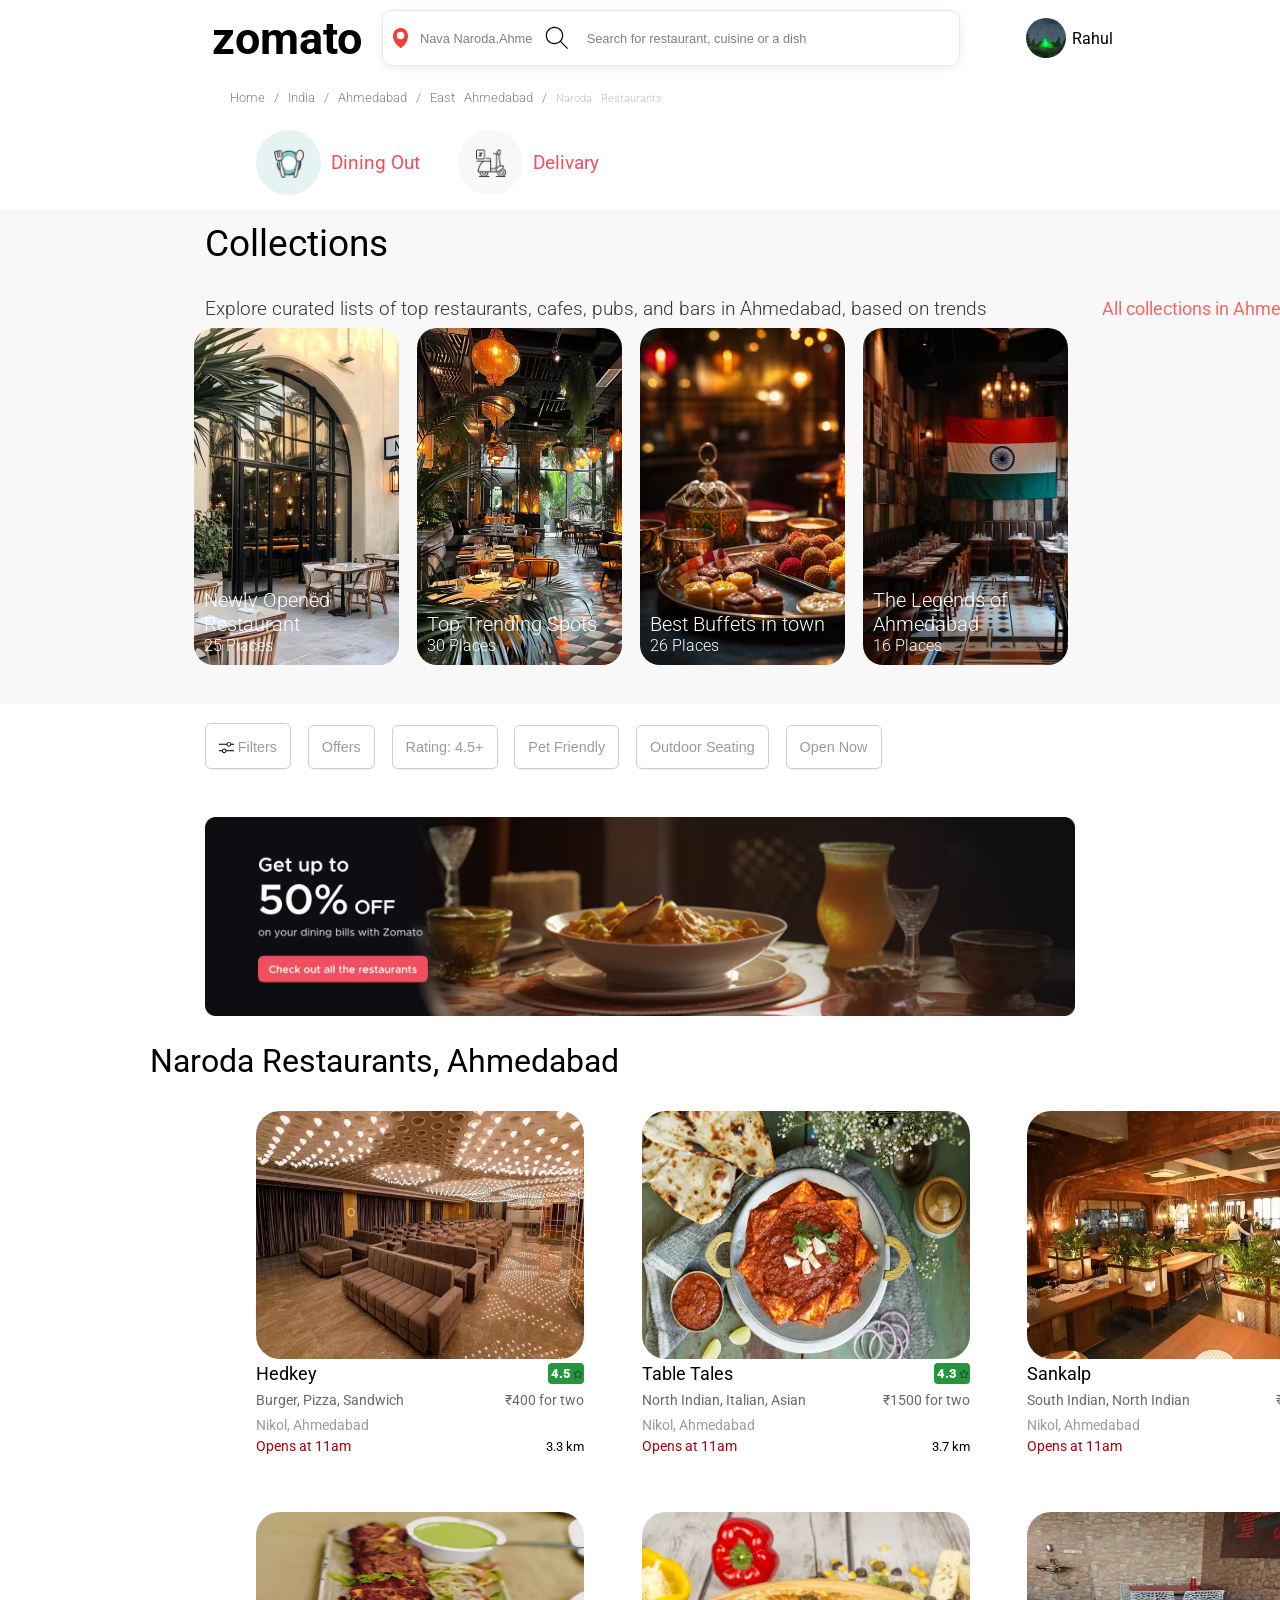
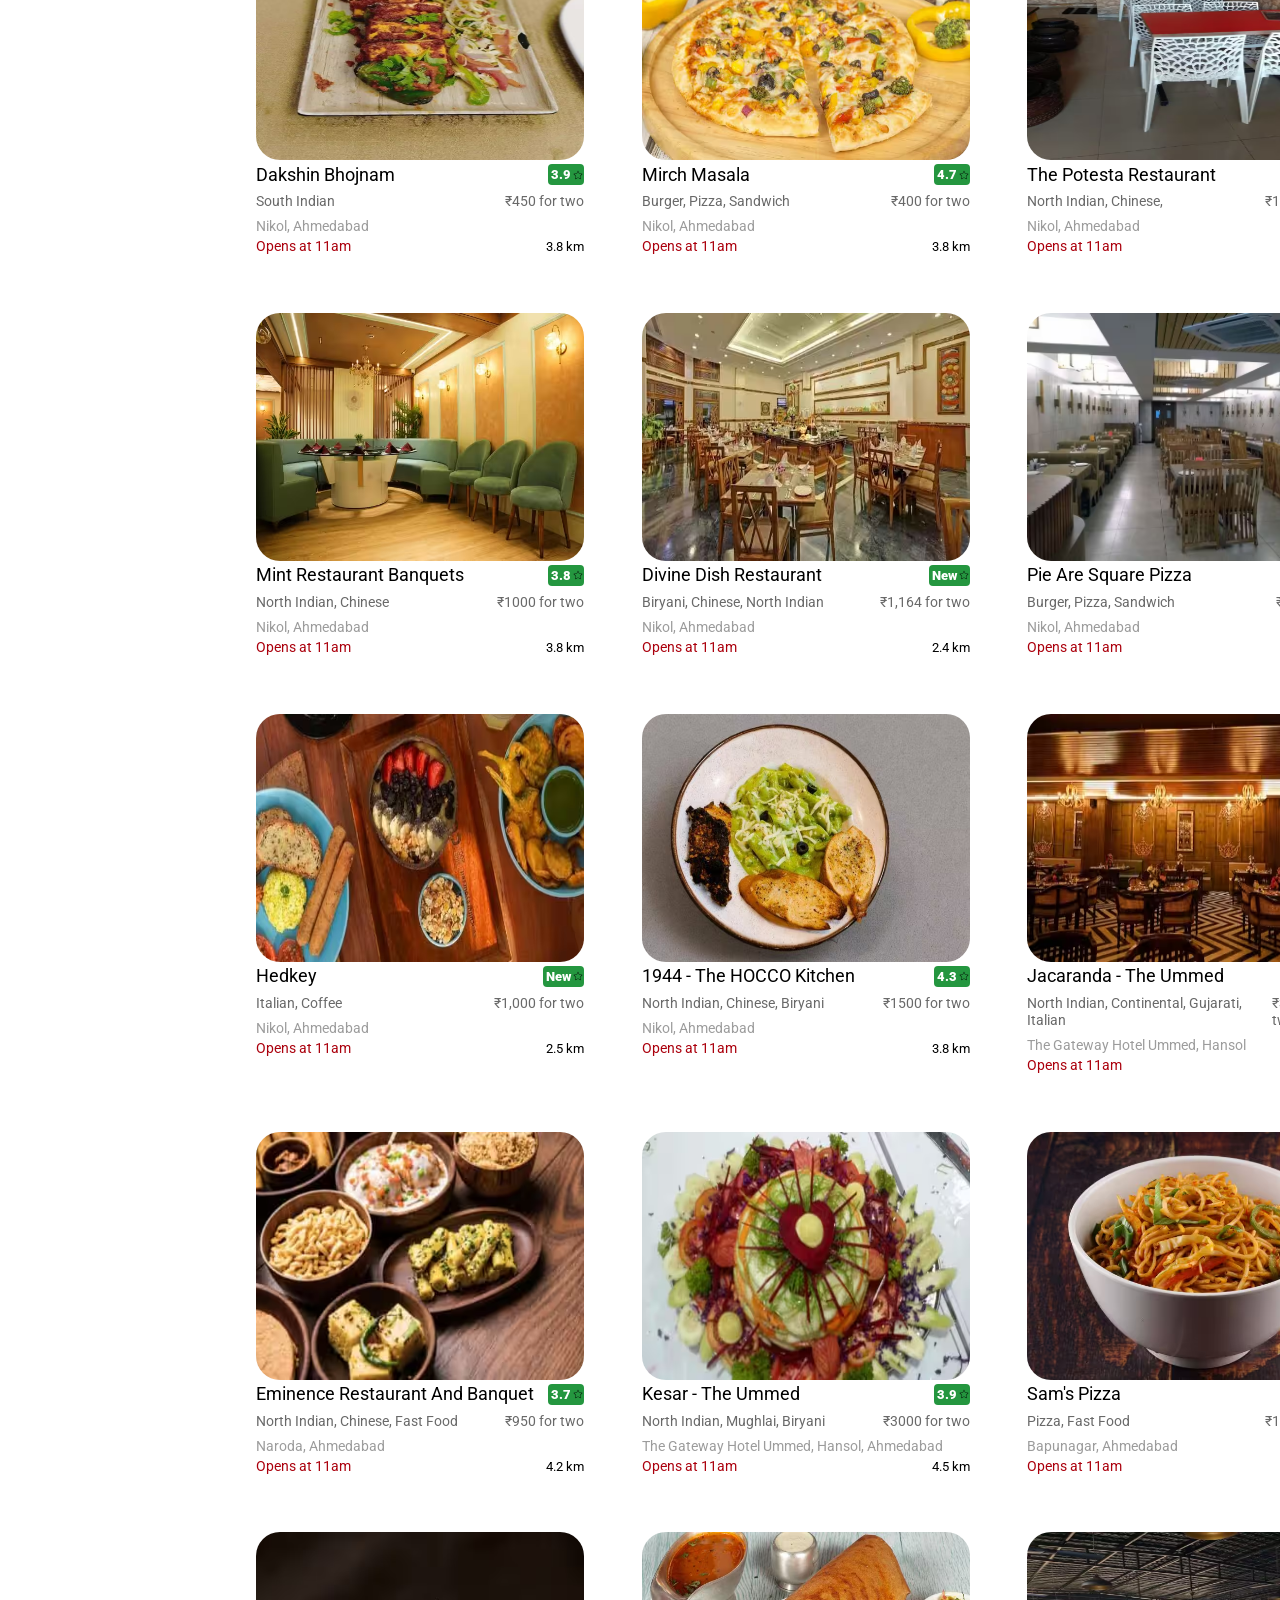
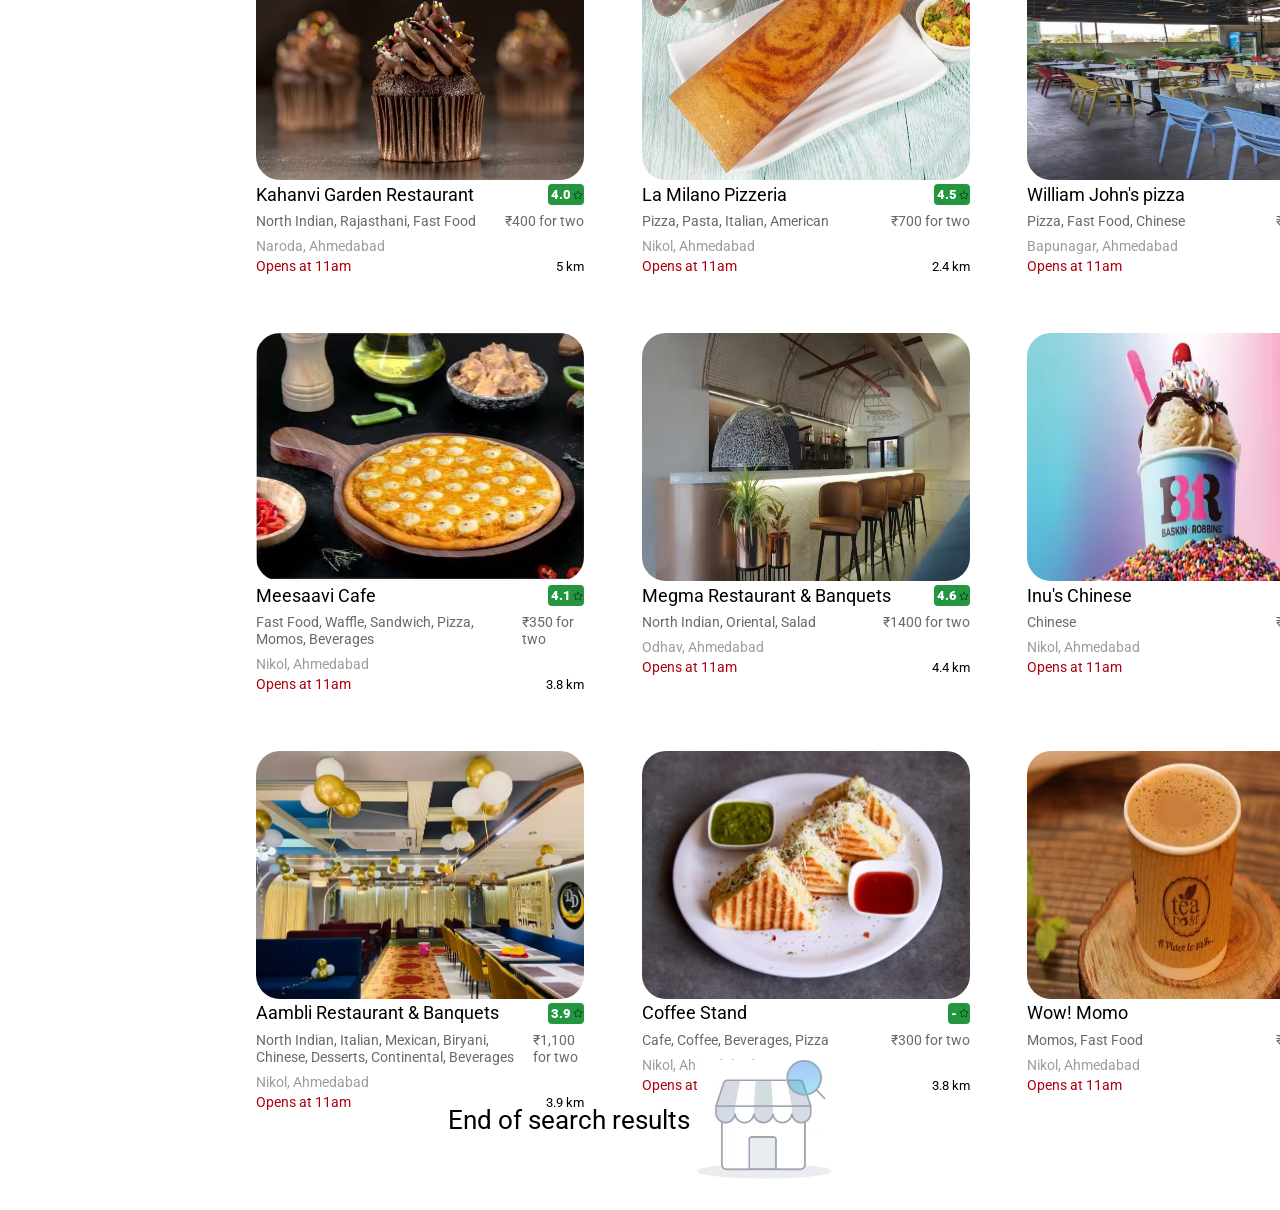
==== index.html @ ccc0b7bf "Initial commit" ====
<!DOCTYPE html>
<html lang="en">
<head>
    <meta charset="UTF-8">
    <meta name="viewport" content="width=device-width, initial-scale=1.0">
    <title>Document</title>
    <link rel="preconnect" href="https://fonts.googleapis.com">
<link rel="preconnect" href="https://fonts.gstatic.com" crossorigin>
<link href="https://fonts.googleapis.com/css2?family=Roboto:ital,wght@0,100;0,300;0,400;0,500;0,700;0,900;1,100;1,300;1,400;1,500;1,700;1,900&display=swap" rel="stylesheet">
    <link rel="stylesheet" href="./index.css">
    <link rel="stylesheet" href="./index-2.css">
    <link rel="stylesheet" href="./index-3.css">
</head>
<body>
        <div class="main-container">
                <!-- top header -->
                <header>
                        <div class="header-inner">
                                <div class="top-part-header">
                                        <div class="left-side">
                                                <div class="zomato-div">zomato</div>
                                                <div class="search-bar-div">
                                                        <img src="./pin-location-icon.svg" class="location" alt="location">
                                                        <input type="text" class="first" placeholder="Nava Naroda,Ahmedabad">
                                                        <img src="./search.svg" alt="search-icon" class="search-icon">
                                                        <input type="text" class="second" placeholder="Search for restaurant, cuisine or a dish">
                                                    </div>
                                        </div>
                                        <div class="right-side">
                                                <img src="./unnamed.jpg" class="user-image" alt="">
                                                <div class="user-name">Rahul</div>
                                        </div>
                                </div>
                                <div class="top-part-middle">
                                        <div class="top-part-middle-inside"></div>
                                        <div class="text-content">Home / India / Ahmedabad / East Ahmedabad /<span> Naroda Restaurants</span></div>
                                </div>
                                <div class="top-part-bottom">
                                                <div class="left">
                                                        <div class="dine-image-div"><img class="dine-image" src="./30fa0a844f3ba82073e5f78c65c18b371616149662.avif" alt=""></div>
                                                        <div class="dine-out-text">Dining Out</div>
                                                </div>
                                                <div class="right">
                                                        <div class="delivary-image-div"><img class="delivary-image" src="./246bbd71fbba420d5996452be3024d351616150055.webp" alt=""></div>
                                                        <div class="delivary-text">Delivary</div>
                                                </div>
                                </div>
                        </div>
                </header>

                <main>
                        <div class="third-div">
                                <div class="top-text">
                                    <div class="collection-div">Collections</div>
                                    <div class="top-last-text-div">
                                        <div class="left-text-div">Explore curated lists of top restaurants, cafes, pubs, and bars in Ahmedabad, based on trends</div>
                                        <div class="right-text-div">All collections in Ahmedabad</div>
                                    </div>
                                </div>

                                <div class="slides-div">
                                    <!-- <div class="image-1">
                                        <div class="image-1-text-div">
                                            <div class="image-1-text-top">Newly Opened Restaurant</div>
                                            <div class="image-1-text-bottom">25 Places</div>
                                        </div>
                                    </div> -->
                                </div>
                        </div>

                        <div class="filter-buttons-main-div">
                                <div class="filter-button-div">
                                        <button><img class="filter" src="./Filter-12.svg" alt=""> Filters</button>
                                        <button>Offers</button>
                                        <button>Rating: 4.5+</button>
                                        <button>Pet Friendly</button>
                                        <button>Outdoor Seating</button>
                                        <button>Open Now</button>
                                </div>
                        </div>

                        <div class="last-second-part">
                                <img  class="ad-img" src="./e067a1cf0d3fe27b366402b98b994e9f1716296909.avif" alt="">
                                <div class="ad-text-div">Naroda Restaurants, Ahmedabad</div>
                        </div>

                        <div class="last-part">
                                <div class="last-grid">
                                </div> 
                        </div>
                </main>   
        
        </div>
</body>
<script src="./index.js"></script>
<!-- <script src="./index2.js"></script> -->
</html>
---- index.css ----
* {
    padding: 0;
    margin: 0;
}

body{
    height: 100vh;
    width: 100vw;
    font-family: "Roboto", serif;
    overflow-x: hidden;
}

.main-container {
    height: 100%;
    width: 100%;
}

header {
    width: 100%;
    display: flex;
    justify-content: center;
    align-items: start;
}

.header-inner {
    width: 100%;
}

.top-part-header {
    width: 100%;
    display: flex;
    align-items: center;
    margin-top: 10px;
}

.left-side {
    display: flex;
    align-items: center;
    justify-content: center;
    width: 90%;
}

.zomato-div {
    font-size: 2.8em;
    font-weight: bolder;
}

.search-bar-div {
    width: 50%;
    height: 3.4em;
    border-radius: 10px;
    display: flex;
    align-items: center;
    box-shadow: rgba(28, 28, 28, 0.08) 0px 2px 8px;
    border: 1px solid rgb(232, 232, 232);
    position: relative;
    left: 20px;
}

.location {
    height: 20px;
    width: 20px;
    padding-left: 10px;
    padding-right: 2px;
}

.search-icon {
    height: 30px;
    width: 30px;
    padding-left: 10px;
    padding-right: 15px;
}
.right-side {
    display: flex;
    align-items: center;
    position: relative;
    right: 120px;
}
.user-image {
    height: 40px;
    width: 40px;
    border-radius: 50%;
    position: relative;
    right: 6px;
}
input {
    height: 100%;
    border: none;
}
.first {
    width: 30%;
    padding-left: 10px;
}
.second {
    width: 100%;
    border-radius: 0 10px 10px 0;
}
input:focus {
    border: none;
    outline: none;
}
input::placeholder {
    color: grey;
    font-size: 0.8rem;
}
.top-part-middle{
    color: #828282;
    font-weight: 300;
    font-size: 0.8rem;
    display: flex;
    flex-direction: column;
    justify-content: start;
    margin-top: 1.5rem;
    position: relative;
    left: 18%;
    word-spacing: 6px;
}
span{
    font-size: 0.7rem;
   opacity: 0.5;
}
.top-part-bottom{
    width: 100%;
    display: flex;
    position: relative;
    left: 20%;
    top: 25px; 
}
.left{
    display: flex;
    align-items: center;
    margin-right: 3%;
}
.right{
    display: flex;
    align-items: center;
}
.dine-image-div,.delivary-image-div{
    height: 65px;
    width: 65px;
    display: flex;
    align-items: center;
    justify-content: center;
    border-radius: 50%;
}
.dine-image-div{
    background-color: #E5F3F3;
    margin-right: 10px;
}
.delivary-image-div{
    background-color: #F8F8F8;
    margin-right: 10px;
}
.dine-image,.delivary-image{
    height: 30px;
    width: 30px;
}
.dine-out-text,.delivary-text{
    font-size: 1.2rem;
    color: #EF4F5F;
}
main{
    height: 100%;
    width: 100%;
    margin-top: 3%;
}
.third-div {
    height: 55%;
    width: 100%;
    background-color:  rgb(248, 248, 248);;
}

.slides-div {
    height: 80%;
    width: 100%;
    display: flex;
    justify-content: center;
    align-items: center;
    font-weight: 300;
    position: relative;
    bottom: 2.1rem;
    color: white;
}

.image-1 {
    background-size: cover;
    background-repeat: no-repeat;
    width: 16%;
    height: 85%;
    border-radius: 20px;
    display: flex;
    align-items: end;
    margin-right: 18px;
}
.image-1:hover{
    cursor: pointer;
}

.image-1-text-div{
    position: relative;
    left: 10px;
    bottom: 10px;
}
.image-1-text-top{
    font-size: 20px;
}
.top-text{
    color: black;
    position: relative;
    left: 16%;
    display: inline-block;
    margin-bottom: 1%;
    margin-top: 1%;
}
.collection-div{
    font-size: 2.3rem;
    margin-bottom: 2tprem;
}
.left-text-div,.right-text-div{
    display: inline-block;
}
.left-text-div{
    font-size: 1.2rem;
    color: #363636;
    font-weight: 300;
}
.right-text-div{
    position: relative;
    left: 11%;
    font-size: 1.1rem;
    color:rgb(253, 102, 102);
}
.top-last-text-div{
    margin-top: 2rem;
}
---- index-2.css ----
.filter-buttons-main-div {
    width: 100%;
    display: flex;
    align-items: center;
    margin-top: 1.5%;
    position: sticky;
}

.filter-button-div {
    position: relative;
    left: 16%;
}

.filter {
    height: 15px;
    width: 15px;
    position: relative;
    top: 3px;
}

.filter-button {
    display: flex;
    justify-content: center;
    align-items: center;
}

button {
    border: 1px solid rgb(207, 207, 207);
    color: rgb(156, 156, 156);
    background-color: rgb(255, 255, 255);
    box-shadow: rgba(54, 54, 54, 0.06) 0px 1px;
    padding: 13px;
    border-radius: 6px;
    font-size: 0.9rem;
    margin-right: 0.8rem;
}

button:hover {
    cursor: pointer;
    box-shadow: inset 0 0 20px rgba(0, 0, 0, 0.08);
    /* Inner shadow */
}

.last-second-part {
    margin-top: 3rem;
    width: 100%;
    display: flex;
    flex-direction: column;
    justify-content: center;
    align-items: center;
}

.ad-img {
    height: 30%;
    width: 68%;
}

.ad-text-div {
   margin-top: 1.6rem;
   font-size: 2rem;
   position: relative;
   right:20%;
}
---- index-3.css ----
.last-part{
    height: 100%;
    width: 100%;
    display: flex;
    justify-content: center;
    align-items: center;
}
.last-grid{
    display: grid;
    grid-template-columns: repeat(3,1fr);
    column-gap: 2rem;
    row-gap: 2rem;
    position: relative;
    bottom: 5%;
    margin-top: 10%;
    height: 100%;
    width: 62%;
}
.hotel-image{
    height: 248px;
    width: 328px;
    border-radius: 1.5rem;
}
.top-hotel-text{
    display: flex;
    justify-content: space-between;
    align-items: center;
    margin-bottom: 0.5rem;
}
.left-top-hotel-text{
    font-size: 1.1rem
}
.right-top-hotel-text{
    font-size: 0.8rem;
    background-color: #24963F;
    display: flex;
    align-items: center;
    justify-content: space-between;
    font-weight: 900;
    color: white;
    padding: 3px;
    border-radius: 4px;
}
.star-img{
    height:10px;
    width: 10px;
    position: relative;
    left: 2px;
}
.middle-hotel-text{
    display: flex;
    align-items: center;
    justify-content: space-between;
    margin-bottom: 0.5rem;
}
.middle-hotel-text-left,.middle-hotel-text-right{
    color: #696969;
    font-size: 0.9rem;
}
.last-second-div{
    color: #9C9C9C;
    font-size: 0.9rem;
    margin-bottom: 0.2rem;
}
.last-card-text-div{
    display: flex;
    align-items: center;
    justify-content: space-between;
}
.last-card-text-div-left{
    color: #AB000D;
    font-size: 0.9rem;
}
.last-card-text-div-right{
    font-size: 0.8rem;
}
.grid-card{
    padding: 0.8rem;
    border-radius: 1.5rem;
}
.grid-card:hover{
   box-shadow: 0px 1px 4px 0px rgba(0, 0, 0, 0.3);
}

/* last part */
footer{
    width: 100%;
    height: 20%;
    position: absolute;
    top: 470%;
    display: flex;
    align-items: center;
    justify-content: center;
}
.two-part-conatiner{
    display: flex;
    align-items: center;
    justify-content: space-between;
    width: 30%;
}
.footer-first{
    font-size: 1.6rem;
}
.footer-second{
    height: 7.5rem;
}
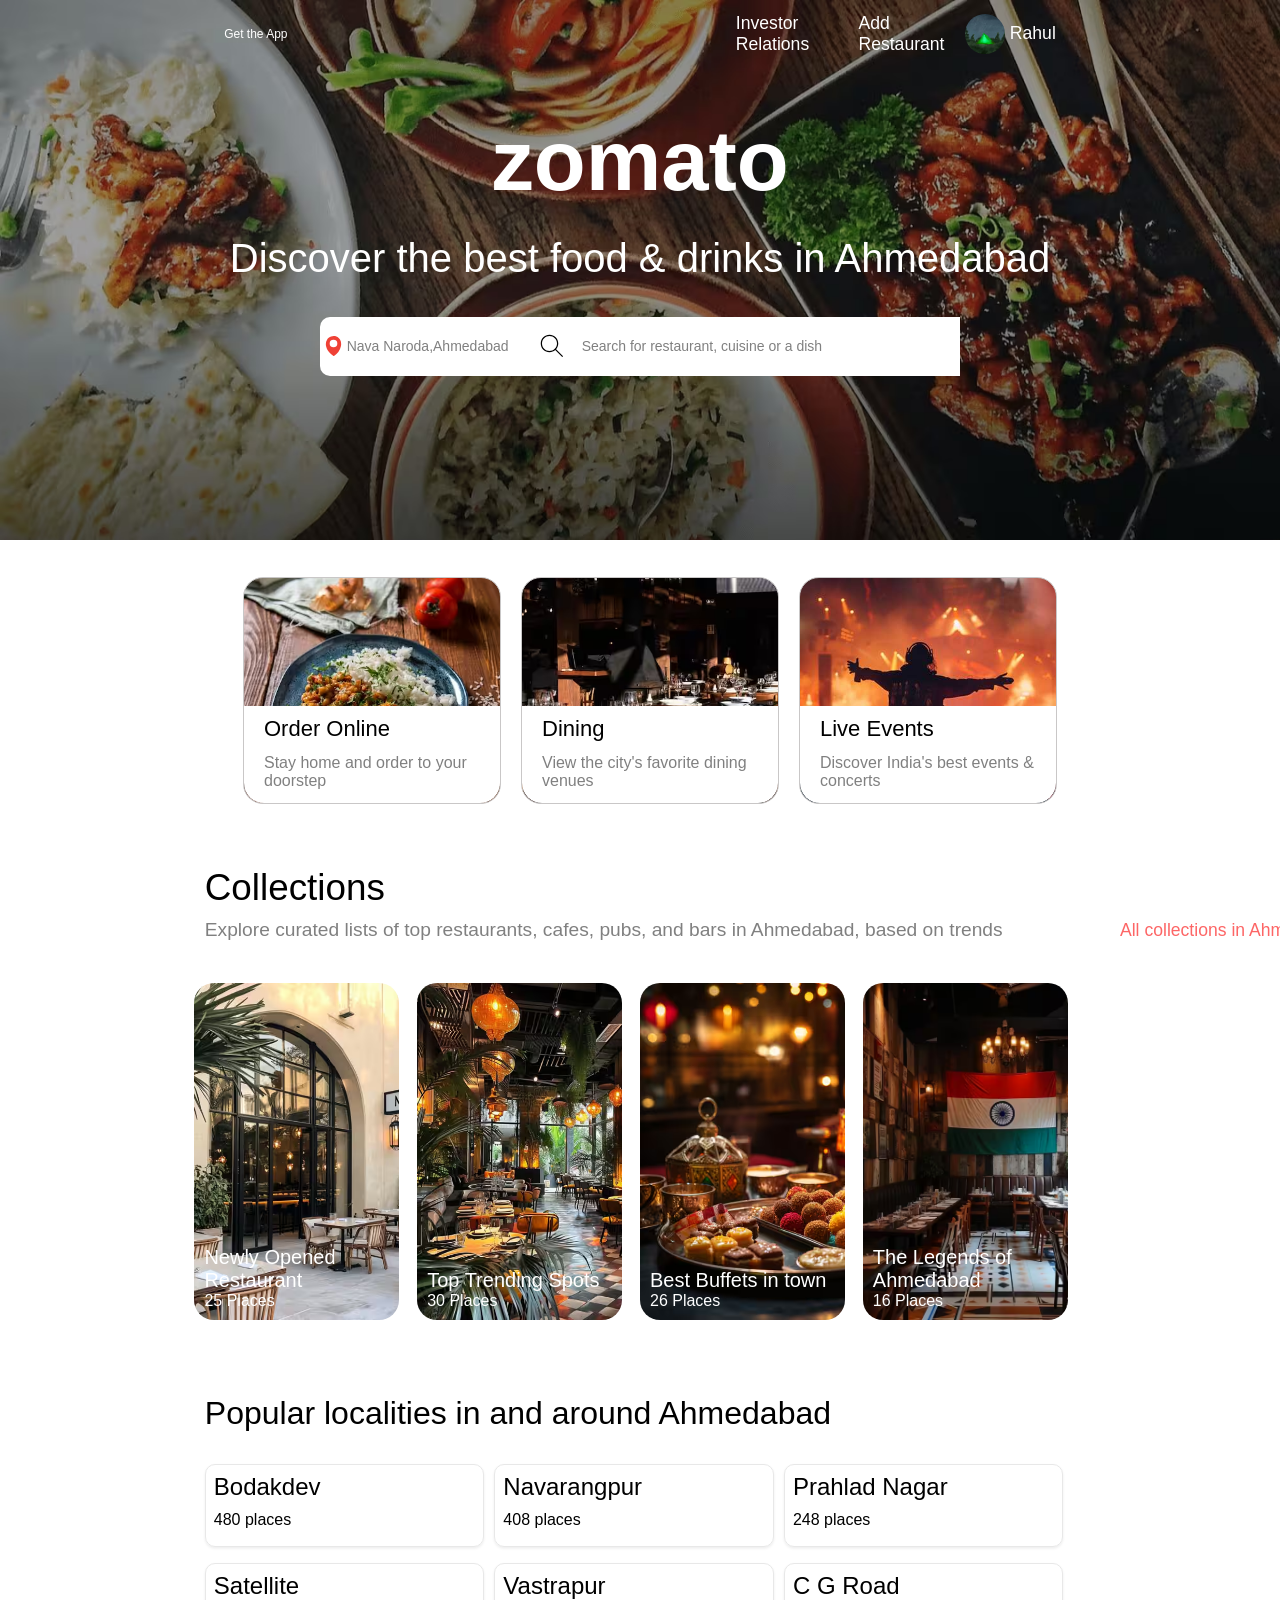
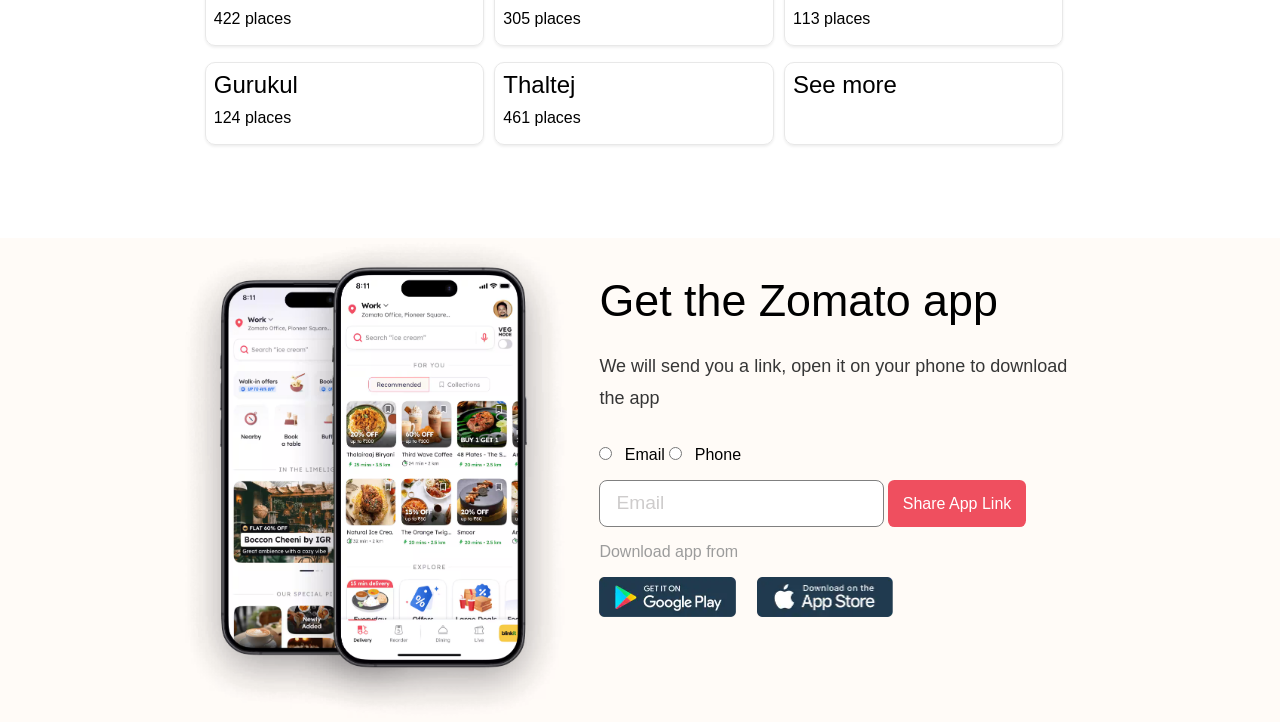
==== commit fb111129: "fix" ====
--- a/index.html
+++ b/index.html
@@ -5,50 +5,47 @@
     <meta name="viewport" content="width=device-width, initial-scale=1.0">
     <title>Document</title>
     <link rel="preconnect" href="https://fonts.googleapis.com">
-<link rel="preconnect" href="https://fonts.gstatic.com" crossorigin>
-<link href="https://fonts.googleapis.com/css2?family=Roboto:ital,wght@0,100;0,300;0,400;0,500;0,700;0,900;1,100;1,300;1,400;1,500;1,700;1,900&display=swap" rel="stylesheet">
-    <link rel="stylesheet" href="./index.css">
-    <link rel="stylesheet" href="./index-2.css">
-    <link rel="stylesheet" href="./index-3.css">
+    <link rel="preconnect" href="https://fonts.gstatic.com" crossorigin>
+    <link href="https://fonts.googleapis.com/css2?family=Roboto:ital,wght@0,100;0,300;0,400;0,500;0,700;0,900;1,100;1,300;1,400;1,500;1,700;1,900&display=swap" rel="stylesheet">
+    <link rel="stylesheet" href="./first.css">
 </head>
 <body>
         <div class="main-container">
-                <!-- top header -->
-                <header>
-                        <div class="header-inner">
-                                <div class="top-part-header">
-                                        <div class="left-side">
-                                                <div class="zomato-div">zomato</div>
-                                                <div class="search-bar-div">
-                                                        <img src="./pin-location-icon.svg" class="location" alt="location">
-                                                        <input type="text" class="first" placeholder="Nava Naroda,Ahmedabad">
-                                                        <img src="./search.svg" alt="search-icon" class="search-icon">
-                                                        <input type="text" class="second" placeholder="Search for restaurant, cuisine or a dish">
-                                                    </div>
-                                        </div>
-                                        <div class="right-side">
-                                                <img src="./unnamed.jpg" class="user-image" alt="">
-                                                <div class="user-name">Rahul</div>
-                                        </div>
+            <!-- header -->
+                <header class="header">
+                    <!-- top part -->
+                        <div class="top-part-main">
+                            <div class="left-part">Get the App</div>
+                            <div class="right-part">
+                                    <div class="investor-div">Investor Relations</div>
+                                    <div class="add-restaurant">Add Restaurant</div>
+                                    <div class="profile"><img class="user-profile" src="./unnamed.jpg" alt="user-profile"><div class="user-name">Rahul</div></div>
+                            </div>
+                        </div>
+                        <!-- center part -->
+                        <div class="center-main-div">
+
+                                <div class="center-bar-top">
+                                    <div class="zomato-div">zomato</div>
+                                    <div class="discover-div">Discover the best food & drinks in Ahmedabad</div>
                                 </div>
-                                <div class="top-part-middle">
-                                        <div class="top-part-middle-inside"></div>
-                                        <div class="text-content">Home / India / Ahmedabad / East Ahmedabad /<span> Naroda Restaurants</span></div>
-                                </div>
-                                <div class="top-part-bottom">
-                                                <div class="left">
-                                                        <div class="dine-image-div"><img class="dine-image" src="./30fa0a844f3ba82073e5f78c65c18b371616149662.avif" alt=""></div>
-                                                        <div class="dine-out-text">Dining Out</div>
-                                                </div>
-                                                <div class="right">
-                                                        <div class="delivary-image-div"><img class="delivary-image" src="./246bbd71fbba420d5996452be3024d351616150055.webp" alt=""></div>
-                                                        <div class="delivary-text">Delivary</div>
-                                                </div>
+
+                                <div class="search-bar-div">
+                                    <img src="./pin-location-icon.svg" class="location" alt="location">
+                                    <input type="text" class="first" placeholder="Nava Naroda,Ahmedabad">
+                                    <img src="./search.svg" alt="search-icon" class="search-icon">
+                                    <input type="text" class="second" placeholder="Search for restaurant, cuisine or a dish">
                                 </div>
                         </div>
                 </header>
 
-                <main>
+                <!-- main content  -->
+                <main class="main">
+
+                        <div class="middle-div">
+                            </div>
+
+                        <!-- Third div -->
                         <div class="third-div">
                                 <div class="top-text">
                                     <div class="collection-div">Collections</div>
@@ -59,39 +56,49 @@
                                 </div>
 
                                 <div class="slides-div">
-                                    <!-- <div class="image-1">
-                                        <div class="image-1-text-div">
-                                            <div class="image-1-text-top">Newly Opened Restaurant</div>
-                                            <div class="image-1-text-bottom">25 Places</div>
-                                        </div>
-                                    </div> -->
                                 </div>
                         </div>
-
-                        <div class="filter-buttons-main-div">
-                                <div class="filter-button-div">
-                                        <button><img class="filter" src="./Filter-12.svg" alt=""> Filters</button>
-                                        <button>Offers</button>
-                                        <button>Rating: 4.5+</button>
-                                        <button>Pet Friendly</button>
-                                        <button>Outdoor Seating</button>
-                                        <button>Open Now</button>
+                        
+                        <div class="fourth-part">
+                            <div class="fourth-part-child">
+                                <div class="fourth-part-heading">Popular localities in and around Ahmedabad</div>
+                                <div class="select-grid">
                                 </div>
+                            </div>
                         </div>
 
-                        <div class="last-second-part">
-                                <img  class="ad-img" src="./e067a1cf0d3fe27b366402b98b994e9f1716296909.avif" alt="">
-                                <div class="ad-text-div">Naroda Restaurants, Ahmedabad</div>
+                      <footer>
+                        <div class="end-part-div">
+                            <div class="phone-image-div"><img class="phone-image" src="./ce5bc038a8a2d4f8f24465c8826182af1726501431.avif" alt=""></div>
+                            <div class="end-part-end-div">
+                                <div class="get-app-div">
+                                    <div class="get-app-div-top">Get the Zomato app</div>
+                                    <div class="get-app-div-bottom">We will send you a link, open it on your phone to download the app</div>
+                                </div>
+                                <div class="log-in-div">
+                                    <div class="log-in-div-top">
+                                        <input class="radio-1" name="ans" type="radio">
+                                        <label for="email">Email</label>
+                                        <input class="radio-2" name="ans"  type="radio">
+                                       <label for="Phone">Phone</label>
+                                    </div>
+                                    <div class="info-input-div">
+                                        <input placeholder="Email" class="input-email" type="text">
+                                        <button class="share-app-button">Share App Link</button>
+                                    </div>
+                                </div>
+
+                                <div class="last-part-last">
+                                    <div class="last-part-last-text">Download app from</div>
+                                    <img src="./playstore.webp" class="playstore-image" alt="">
+                                    <img src="./appstore.webp" class="appstor-image" alt="">
+                                </div>
+                            </div>
                         </div>
+                      </footer>
 
-                        <div class="last-part">
-                                <div class="last-grid">
-                                </div> 
-                        </div>
-                </main>   
-        
+                </main>
         </div>
 </body>
-<script src="./index.js"></script>
-<!-- <script src="./index2.js"></script> -->
+<script src="./first.js"></script>
 </html>
--- a/first.css
+++ b/first.css
@@ -0,0 +1,386 @@
+* {
+    padding: 0;
+    margin: 0;
+}
+
+body {
+    height: 100vh;
+    width: 100vw;
+    color: white;
+   font-family: Okra, Helvetica, sans-serif;
+}
+
+.main-container {
+    height: 100%;
+    width: 100%;
+}
+
+header {
+    background-image: url(./81f3ff974d82520780078ba1cfbd453a1583259680.avif);
+    height: 60%;
+    margin-bottom: 3%;
+    background-size: cover;
+    background-repeat: no-repeat;
+}
+
+.top-part-main {
+    padding-top: 1%;
+    display: flex;
+    align-items: center;
+    justify-content: space-around;
+}
+
+.left-part,
+.right-part,
+.investor-div,
+.add-restaurant,
+.profile,
+.user-name {
+    display: inline-block;
+}
+
+.left-part {
+    font-size: 12px;
+}
+
+.user-profile {
+    height: 40px;
+    width: 40px;
+    border-radius: 50%;
+}
+
+.right-part {
+    display: flex;
+    width: 25%;
+    justify-content: space-between;
+    align-items: center;
+    font-size: 1.1em;
+}
+
+.profile {
+    display: flex;
+    align-items: center;
+}
+
+.user-name {
+    margin-left: 5px;
+}
+
+/* center part */
+.center-main-div {
+    display: flex;
+    justify-content: space-around;
+    align-items: center;
+    height: 85%;
+    flex-direction: column;
+}
+
+.search-bar-div {
+    width: 50%;
+    background-color: white;
+    height: 13%;
+    border-radius: 10px;
+    display: flex;
+    align-items: center;
+    position: relative;
+    bottom: 80px;
+}
+
+.location {
+    height: 20px;
+    width: 20px;
+    padding-left: 5px;
+    padding-right: 5px;
+}
+
+.search-icon {
+    height: 30px;
+    width: 30px;
+    padding-left: 15px;
+    padding-right: 15px;
+    display: block;
+}
+
+input {
+    height: 100%;
+    font-size: 14px;
+    border: none;
+}
+
+input:focus {
+    border: none;
+    outline: none;
+}
+
+.second {
+    width: 71%;
+}
+
+input::placeholder {
+    color: gray;
+}
+
+.center-bar-top {
+    display: block;
+}
+
+.zomato-div {
+    font-size: 85px;
+    font-weight: bold;
+    display: block;
+    text-align: center;
+    padding-bottom: 26px;
+}
+
+.discover-div {
+    font-size: 40px;
+    display: block;
+}
+
+/* main part */
+.main {
+    height: 100%;
+    width: 100%;
+}
+
+.middle-div {
+    display: flex;
+    width: 100%;
+    display: flex;
+    align-items: center;
+    justify-content: center;
+    height: 25%;
+}
+
+.middle-card-1 {
+    background-repeat: no-repeat;
+    height: 100%;
+    width: 20%;
+    display: flex;
+    align-items: end;
+    border-radius: 20px;
+    margin-left: 20px;
+    border: 1px solid rgb(201, 199, 199);
+    background-size: cover;
+    transition: all;
+    transition-duration: 0.3s;
+}
+.middle-card-1:hover,.middle-card-2:hover,.middle-card-3:hover{
+    transform: translate(5px,-3px);
+}
+.bottom-text {
+    width: 100%;
+    color: black;
+    background-color: white;
+    border-radius: 0 0 20px 20px;
+    padding-top: 15px;
+    display: flex;
+    justify-content: center;
+    flex-direction: column;
+}
+
+.bottom-text-top {
+    padding-top: 20px;
+    font-size: 22px;
+    position: relative;
+    left: 20px;
+    bottom: 25px;
+}
+
+.bottom-text-bottom {
+    position: relative;
+    bottom: 13px;
+    left: 20px;
+    color: grey;
+}
+
+
+/* third div */
+
+.third-div {
+    margin-top: 5%;
+    height: 55%;
+    width: 100%;
+}
+
+.slides-div {
+    height: 80%;
+    width: 100%;
+    display: flex;
+    justify-content: center;
+    align-items: center;
+    font-weight: 300;
+}
+
+.image-1 {
+    background-image: url(./image-1.avif);
+    background-size: cover;
+    background-repeat: no-repeat;
+    width: 16%;
+    height: 85%;
+    border-radius: 20px;
+    display: flex;
+    align-items: end;
+    margin-right: 18px;
+}
+.image-1:hover{
+    cursor: pointer;
+}
+
+.image-1-text-div{
+    position: relative;
+    left: 10px;
+    bottom: 10px;
+}
+.image-1-text-top{
+    font-size: 20px;
+}
+
+.top-text{
+    color: black;
+    position: relative;
+    left: 16%;
+    display: inline-block;
+    margin-bottom: 1%;
+}
+.collection-div{
+    font-size: 2.3rem;
+    margin-bottom: .6rem;
+}
+.left-text-div,.right-text-div{
+    display: inline-block;
+}
+.left-text-div{
+    font-size: 1.2rem;
+    color: grey;
+}
+.right-text-div{
+    position: relative;
+    left: 11%;
+    font-size: 1.1rem;
+    color:rgb(253, 102, 102);
+}
+/* fourth part */
+.fourth-part{
+    width: 100%;
+   color: black;
+   display: flex;
+   justify-content: center;
+   align-items: center;
+}
+.fourth-part-child{
+    width: 100%;
+    padding-left: 16%;
+}
+.select-grid{
+    display: grid;
+    grid-template-columns: repeat(3,26%);
+    column-gap: 10px;
+    width: 100%;
+    row-gap: 25px;
+}
+.fourth-part-heading{
+    font-size: 2rem;
+    padding-bottom: 3%;
+    padding-top: 3%;
+}
+.one{
+   height: 88%;
+   border: 1px solid rgb(232, 232, 232);
+   padding: 0.5em;
+   border-radius: 10px;
+   box-shadow: rgba(28, 28, 28, 0.08) 0px 1.42623px 2.85246px;
+}
+.one-2{
+    margin-top: 10px;
+}
+.one-1{
+    font-size: 1.5rem;
+}
+.one:hover{
+    box-shadow: 0px 1px 4px 0px rgba(0, 0, 0, 0.3);
+}
+
+
+footer{
+   width: 100%;
+   margin-top: 8%;
+   color: black;
+   display: flex;
+   justify-content: center;
+   background-color: rgb(255, 251, 247);
+}
+.end-part-div{
+    display: flex;
+    align-items: center;
+    justify-content: center;
+}
+.phone-image{
+    height: 30em;
+}
+.end-part-end-div{
+    display: flex;
+    flex-direction: column;
+    padding-bottom: 4rem;
+}
+
+.get-app-div-top{
+    font-size: 2.8rem;
+}
+.get-app-div-bottom{
+    font-size: large;
+    font-weight: 300;
+    color: #363636;
+    line-height: 2rem;
+    padding-bottom: 2rem;
+    padding-top: 1.5rem;
+}
+.get-app-div{
+    width: 90%;
+
+}
+label{
+    font-size: 1rem;
+    padding-left: 0.5rem;
+    font-weight:200;
+}
+.input-email{
+    background-color: white;
+    border: 1px grey solid;
+    height: 2.8rem;
+    width: 50%;
+    border-radius: 0.5rem;
+    padding-left: 1rem;
+}
+.input-email::placeholder{
+    font-size: 1.2rem;
+    color: rgb(206, 204, 204);
+    font-weight: 100;
+}
+.input-email:focus{
+    border: 2px solid #EF4F5F;
+}
+.share-app-button{
+    padding: 0.9rem;
+    font-size: 1rem;
+    background-color: #EF4F5F;
+    border: none;
+    color: white;
+    border-radius: 0.4rem;
+    font-weight: 100;
+}
+.last-part-last-text{
+    color: #9c9c9c;
+    font-weight: 100;
+}
+.playstore-image,.appstor-image{
+    height: 2.5rem;
+    padding-right: 1rem;
+}
+.last-part-last-text{
+    padding-top: 1rem;
+    padding-bottom: 1rem;
+}
+.log-in-div-top{
+    padding-bottom: 1rem;
+}
